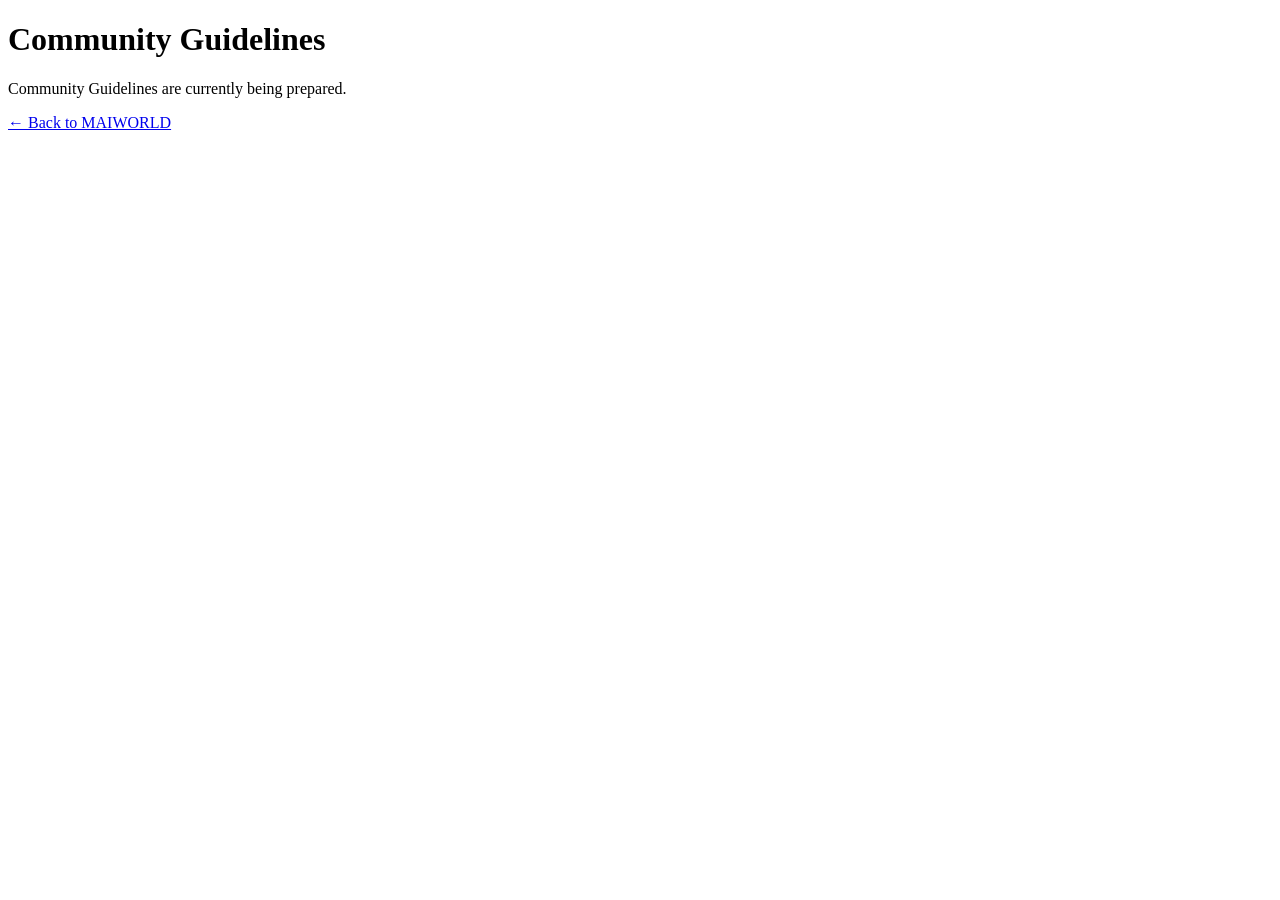
==== legal/community-guidelines.html @ 2b7ce3fe "Add Community Guidelines page" ====
<!DOCTYPE html>
<html lang="en">
<head>
<meta charset="UTF-8">
<meta name="viewport" content="width=device-width, initial-scale=1.0">
<title>Community Guidelines | MAIWORLD</title>
</head>
<body>

<h1>Community Guidelines</h1>

<p>Community Guidelines are currently being prepared.</p>

<p><a href="/">← Back to MAIWORLD</a></p>

</body>
</html>
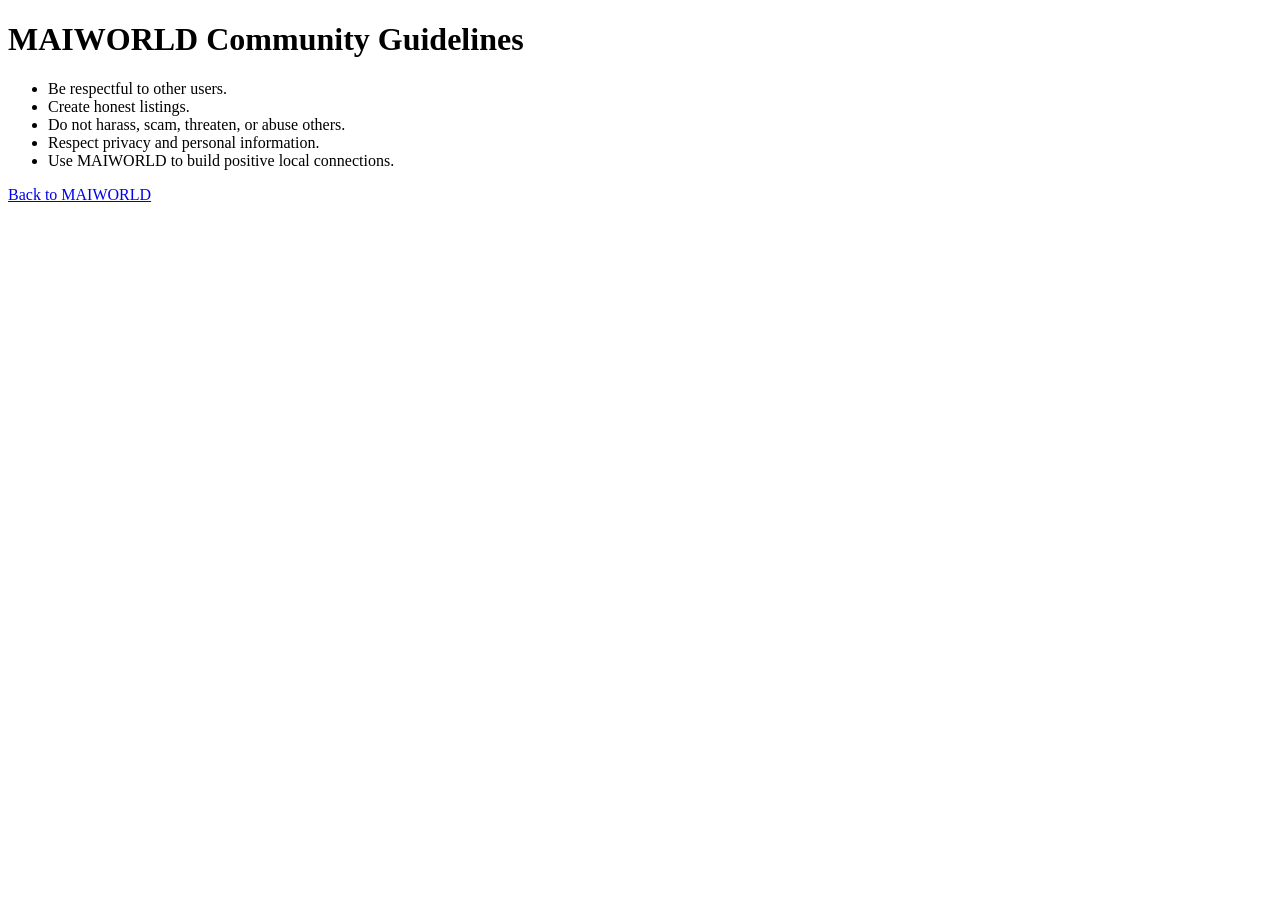
==== commit cca81191: "Update MAIWORLD legal pages" ====
--- a/legal/community-guidelines.html
+++ b/legal/community-guidelines.html
@@ -1,17 +1,12 @@
 <!DOCTYPE html>
-<html lang="en">
-<head>
-<meta charset="UTF-8">
-<meta name="viewport" content="width=device-width, initial-scale=1.0">
-<title>Community Guidelines | MAIWORLD</title>
-</head>
-<body>
-
-<h1>Community Guidelines</h1>
-
-<p>Community Guidelines are currently being prepared.</p>
-
-<p><a href="/">← Back to MAIWORLD</a></p>
-
-</body>
-</html>
+<html><head><title>MAIWORLD Community Guidelines</title><meta name="viewport" content="width=device-width, initial-scale=1"></head><body>
+<h1>MAIWORLD Community Guidelines</h1>
+<ul>
+<li>Be respectful to other users.</li>
+<li>Create honest listings.</li>
+<li>Do not harass, scam, threaten, or abuse others.</li>
+<li>Respect privacy and personal information.</li>
+<li>Use MAIWORLD to build positive local connections.</li>
+</ul>
+<a href="../index.html">Back to MAIWORLD</a>
+</body></html>
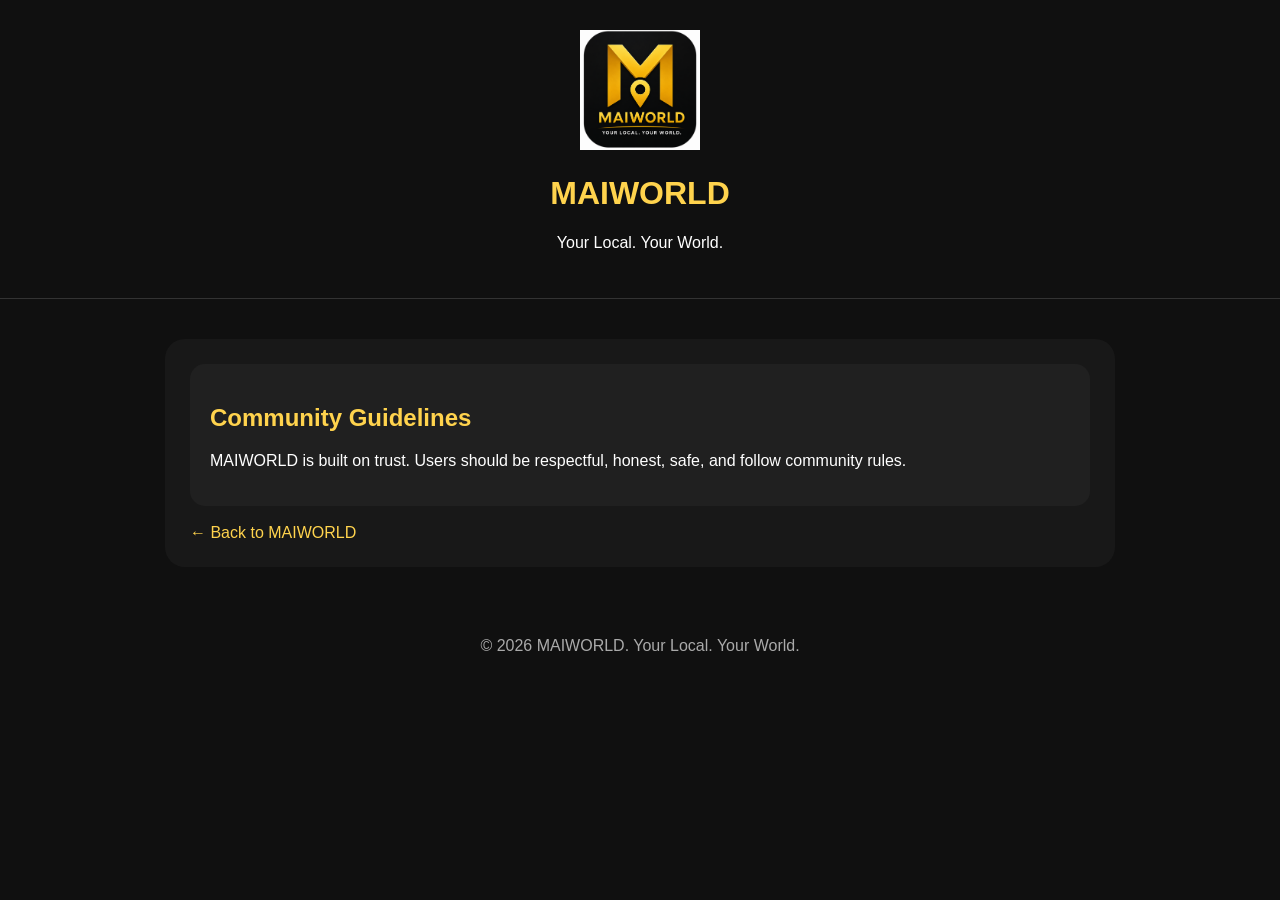
==== commit fd568a0c: "Upgrade MAIWORLD legal pages branding" ====
--- a/legal/community-guidelines.html
+++ b/legal/community-guidelines.html
@@ -1,12 +1,69 @@
 <!DOCTYPE html>
-<html><head><title>MAIWORLD Community Guidelines</title><meta name="viewport" content="width=device-width, initial-scale=1"></head><body>
-<h1>MAIWORLD Community Guidelines</h1>
-<ul>
-<li>Be respectful to other users.</li>
-<li>Create honest listings.</li>
-<li>Do not harass, scam, threaten, or abuse others.</li>
-<li>Respect privacy and personal information.</li>
-<li>Use MAIWORLD to build positive local connections.</li>
-</ul>
-<a href="../index.html">Back to MAIWORLD</a>
-</body></html>+<html lang="en">
+<head>
+<meta charset="UTF-8">
+<meta name="viewport" content="width=device-width, initial-scale=1.0">
+<title>Community Guidelines | MAIWORLD</title>
+<style>
+body {
+margin:0;
+font-family:Arial,Helvetica,sans-serif;
+background:#101010;
+color:white;
+}
+.header {
+text-align:center;
+padding:30px;
+border-bottom:1px solid #333;
+}
+.logo {
+width:120px;
+}
+h1,h2 {
+color:#ffd34d;
+}
+.container {
+max-width:900px;
+margin:40px auto;
+padding:25px;
+background:#181818;
+border-radius:20px;
+}
+.card {
+background:#202020;
+padding:20px;
+border-radius:15px;
+}
+a {
+color:#ffd34d;
+text-decoration:none;
+}
+.footer {
+text-align:center;
+padding:30px;
+color:#aaa;
+}
+</style>
+</head>
+<body>
+<div class="header">
+<img class="logo" src="../maiworld-logo.png" alt="MAIWORLD Logo">
+<h1>MAIWORLD</h1>
+<p>Your Local. Your World.</p>
+</div>
+
+<div class="container">
+<div class="card">
+<h2>Community Guidelines</h2>
+<p>MAIWORLD is built on trust. Users should be respectful, honest, safe, and follow community rules.</p>
+</div>
+
+<br>
+<a href="../index.html">← Back to MAIWORLD</a>
+</div>
+
+<div class="footer">
+© 2026 MAIWORLD. Your Local. Your World.
+</div>
+</body>
+</html>
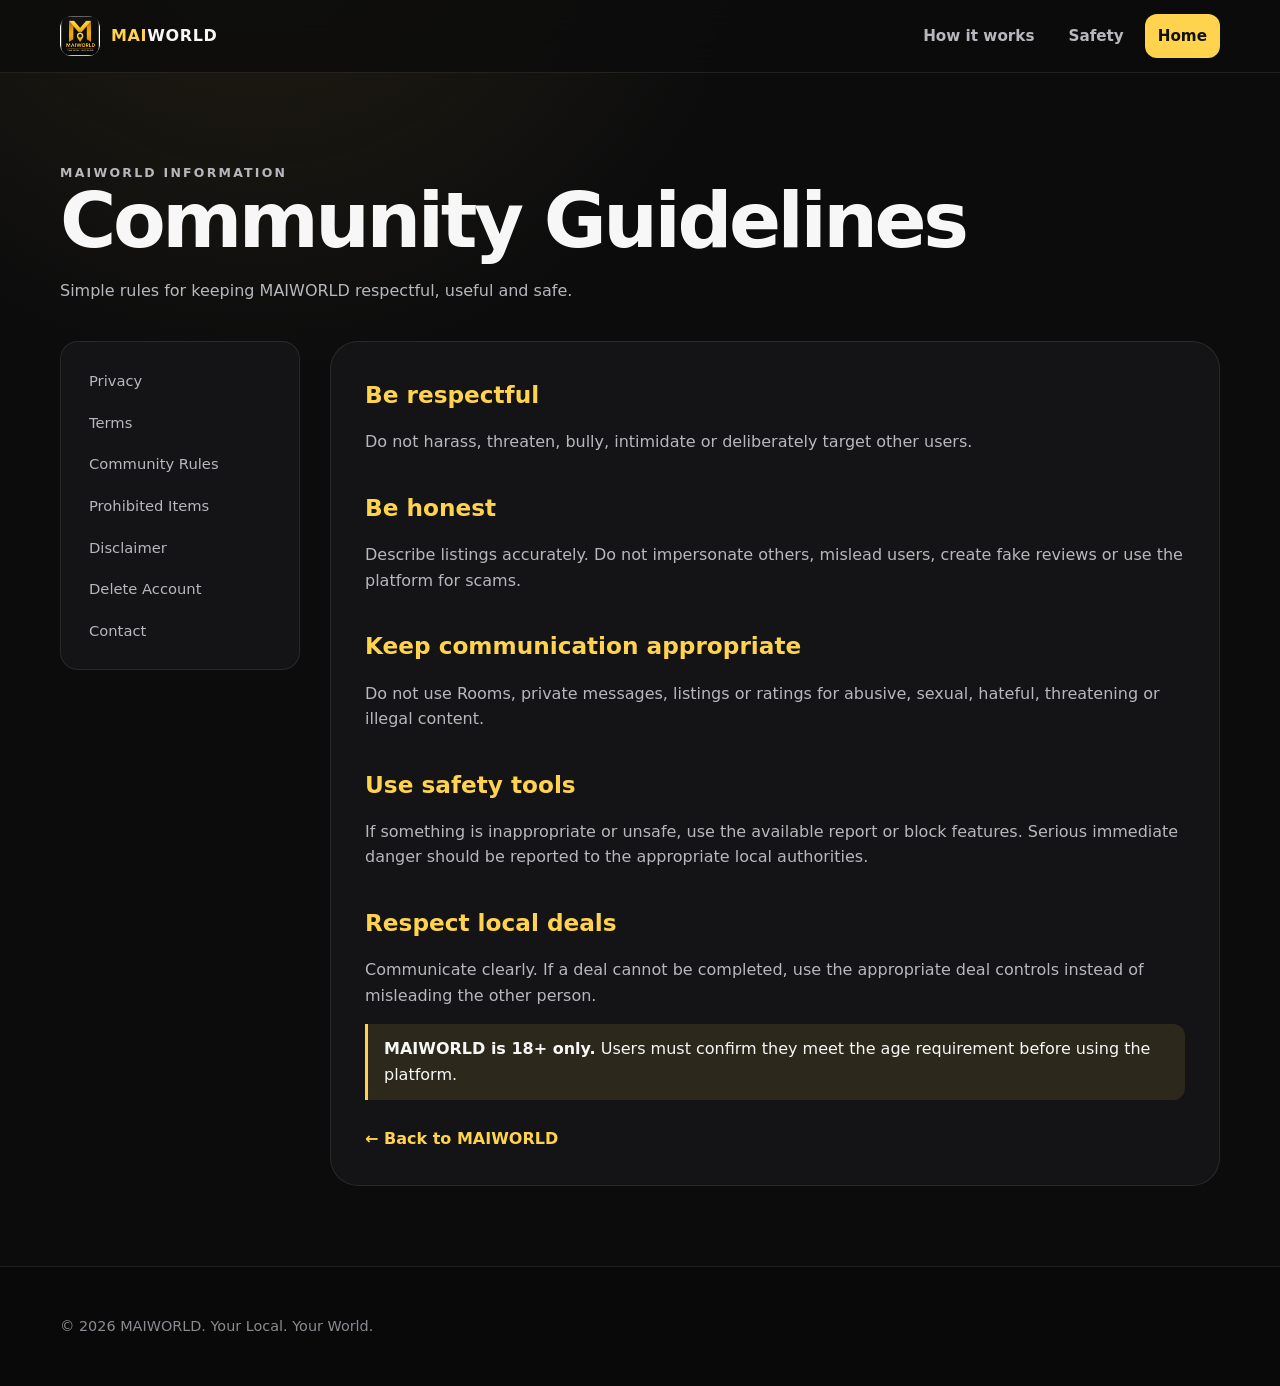
==== commit f5d5bd40: "Redesign MAIWORLD website" ====
--- a/legal/community-guidelines.html
+++ b/legal/community-guidelines.html
@@ -1,69 +1,39 @@
-<!DOCTYPE html>
+<!doctype html>
 <html lang="en">
 <head>
-<meta charset="UTF-8">
-<meta name="viewport" content="width=device-width, initial-scale=1.0">
+<meta charset="utf-8">
+<meta name="viewport" content="width=device-width,initial-scale=1,viewport-fit=cover">
+<meta name="theme-color" content="#0c0c0d">
+<meta name="description" content="Simple rules for keeping MAIWORLD respectful, useful and safe.">
 <title>Community Guidelines | MAIWORLD</title>
-<style>
-body {
-margin:0;
-font-family:Arial,Helvetica,sans-serif;
-background:#101010;
-color:white;
-}
-.header {
-text-align:center;
-padding:30px;
-border-bottom:1px solid #333;
-}
-.logo {
-width:120px;
-}
-h1,h2 {
-color:#ffd34d;
-}
-.container {
-max-width:900px;
-margin:40px auto;
-padding:25px;
-background:#181818;
-border-radius:20px;
-}
-.card {
-background:#202020;
-padding:20px;
-border-radius:15px;
-}
-a {
-color:#ffd34d;
-text-decoration:none;
-}
-.footer {
-text-align:center;
-padding:30px;
-color:#aaa;
-}
-</style>
+<link rel="stylesheet" href="../styles.css">
 </head>
 <body>
-<div class="header">
-<img class="logo" src="../maiworld-logo.png" alt="MAIWORLD Logo">
-<h1>MAIWORLD</h1>
-<p>Your Local. Your World.</p>
-</div>
-
-<div class="container">
-<div class="card">
-<h2>Community Guidelines</h2>
-<p>MAIWORLD is built on trust. Users should be respectful, honest, safe, and follow community rules.</p>
-</div>
-
-<br>
-<a href="../index.html">← Back to MAIWORLD</a>
-</div>
-
-<div class="footer">
-© 2026 MAIWORLD. Your Local. Your World.
-</div>
+<header class="site-header"><nav class="nav" aria-label="Main navigation"><a class="brand" href="../index.html"><img src="../maiworld-logo.png" alt="MAIWORLD logo"><span><span class="brand-mark">MAI</span>WORLD</span></a><div class="nav-links"><a href="../index.html#how">How it works</a><a href="../index.html#safety">Safety</a><a class="nav-cta" href="../index.html">Home</a></div></nav></header>
+<main>
+<section class="legal-hero"><div class="container"><p class="eyebrow">MAIWORLD information</p><h1>Community Guidelines</h1><p>Simple rules for keeping MAIWORLD respectful, useful and safe.</p></div></section>
+<div class="container legal-layout"><aside class="legal-nav" aria-label="Legal pages">
+<a href="privacy.html">Privacy</a>
+<a href="terms.html">Terms</a>
+<a href="community-guidelines.html">Community Rules</a>
+<a href="prohibited-items.html">Prohibited Items</a>
+<a href="disclaimer.html">Disclaimer</a>
+<a href="delete-account.html">Delete Account</a>
+<a href="contact.html">Contact</a>
+</aside><article class="legal-content">
+<h2>Be respectful</h2>
+<p>Do not harass, threaten, bully, intimidate or deliberately target other users.</p>
+<h2>Be honest</h2>
+<p>Describe listings accurately. Do not impersonate others, mislead users, create fake reviews or use the platform for scams.</p>
+<h2>Keep communication appropriate</h2>
+<p>Do not use Rooms, private messages, listings or ratings for abusive, sexual, hateful, threatening or illegal content.</p>
+<h2>Use safety tools</h2>
+<p>If something is inappropriate or unsafe, use the available report or block features. Serious immediate danger should be reported to the appropriate local authorities.</p>
+<h2>Respect local deals</h2>
+<p>Communicate clearly. If a deal cannot be completed, use the appropriate deal controls instead of misleading the other person.</p>
+<div class="important"><strong>MAIWORLD is 18+ only.</strong> Users must confirm they meet the age requirement before using the platform.</div>
+<a class="back-link" href="../index.html">← Back to MAIWORLD</a></article></div>
+</main>
+<footer class="site-footer"><div class="container"><div class="footer-bottom" style="margin-top:0;padding-top:0;border-top:0">© 2026 MAIWORLD. Your Local. Your World.</div></div></footer>
 </body>
-</html>
+</html>
--- a/styles.css
+++ b/styles.css
@@ -0,0 +1,269 @@
+:root {
+  --bg: #0c0c0d;
+  --surface: #141416;
+  --surface-2: #1b1b1e;
+  --surface-3: #222226;
+  --text: #f7f7f7;
+  --muted: #b7b7bd;
+  --subtle: #8a8a91;
+  --gold: #ffd34d;
+  --gold-2: #e8b928;
+  --gold-soft: rgba(255, 211, 77, 0.10);
+  --border: rgba(255,255,255,.09);
+  --border-gold: rgba(255,211,77,.28);
+  --success: #7bd99a;
+  --max: 1160px;
+  --radius-lg: 28px;
+  --radius-md: 20px;
+  --radius-sm: 14px;
+  --shadow: 0 24px 70px rgba(0,0,0,.28);
+}
+
+* { box-sizing: border-box; }
+html { scroll-behavior: smooth; background: var(--bg); }
+body {
+  margin: 0;
+  min-height: 100vh;
+  font-family: Inter, ui-sans-serif, system-ui, -apple-system, BlinkMacSystemFont, "Segoe UI", sans-serif;
+  background:
+    radial-gradient(circle at 20% -10%, rgba(255,211,77,.10), transparent 32rem),
+    var(--bg);
+  color: var(--text);
+  line-height: 1.6;
+  -webkit-font-smoothing: antialiased;
+}
+img { max-width: 100%; display: block; }
+a { color: inherit; }
+button, a { -webkit-tap-highlight-color: transparent; }
+
+.site-header {
+  position: sticky;
+  top: 0;
+  z-index: 50;
+  backdrop-filter: blur(18px);
+  background: rgba(12,12,13,.84);
+  border-bottom: 1px solid var(--border);
+}
+.nav {
+  width: min(var(--max), calc(100% - 32px));
+  min-height: 72px;
+  margin: 0 auto;
+  display: flex;
+  align-items: center;
+  justify-content: space-between;
+  gap: 20px;
+}
+.brand {
+  display: inline-flex;
+  align-items: center;
+  gap: 11px;
+  text-decoration: none;
+  font-weight: 900;
+  letter-spacing: .04em;
+}
+.brand img { width: 40px; height: 40px; border-radius: 12px; }
+.brand-mark { color: var(--gold); }
+.nav-links { display: flex; align-items: center; gap: 8px; }
+.nav-links a {
+  text-decoration: none;
+  color: var(--muted);
+  font-size: .95rem;
+  font-weight: 700;
+  padding: 10px 13px;
+  border-radius: 12px;
+}
+.nav-links a:hover, .nav-links a:focus-visible { color: var(--text); background: var(--surface-2); outline: none; }
+.nav-links .nav-cta { color: #111; background: var(--gold); }
+.nav-links .nav-cta:hover { color: #111; background: #ffe074; }
+
+.page { overflow: hidden; }
+.container { width: min(var(--max), calc(100% - 40px)); margin: 0 auto; }
+.section { padding: 88px 0; }
+.section.compact { padding: 64px 0; }
+.section-alt { background: rgba(255,255,255,.025); border-block: 1px solid var(--border); }
+.eyebrow {
+  margin: 0 0 14px;
+  color: var(--gold);
+  text-transform: uppercase;
+  font-size: .78rem;
+  font-weight: 900;
+  letter-spacing: .18em;
+}
+.hero {
+  min-height: 78vh;
+  display: grid;
+  align-items: center;
+  padding: 84px 0 72px;
+}
+.hero-grid {
+  display: grid;
+  grid-template-columns: 1.2fr .8fr;
+  align-items: center;
+  gap: clamp(36px, 7vw, 88px);
+}
+.hero-copy h1 {
+  margin: 0;
+  max-width: 820px;
+  font-size: clamp(3.1rem, 8vw, 6.5rem);
+  line-height: .95;
+  letter-spacing: -.055em;
+}
+.hero-copy h1 span { color: var(--gold); }
+.hero-copy .lead {
+  max-width: 680px;
+  margin: 26px 0 0;
+  color: var(--muted);
+  font-size: clamp(1.08rem, 2vw, 1.32rem);
+}
+.hero-actions { display: flex; gap: 12px; flex-wrap: wrap; margin-top: 30px; }
+.button {
+  min-height: 50px;
+  display: inline-flex;
+  align-items: center;
+  justify-content: center;
+  gap: 8px;
+  padding: 0 20px;
+  border: 1px solid transparent;
+  border-radius: 14px;
+  text-decoration: none;
+  font-weight: 850;
+}
+.button-primary { color: #111; background: var(--gold); box-shadow: 0 10px 28px rgba(255,211,77,.18); }
+.button-primary:hover { background: #ffe074; }
+.button-secondary { border-color: var(--border); background: var(--surface); color: var(--text); }
+.button-secondary:hover { border-color: var(--border-gold); }
+.status-line { margin-top: 20px; color: var(--subtle); font-size: .92rem; }
+.status-dot { display:inline-block; width:8px; height:8px; border-radius:50%; background:var(--gold); margin-right:8px; }
+
+.hero-device {
+  position: relative;
+  width: min(390px, 86vw);
+  margin-inline: auto;
+  padding: 22px;
+  border: 1px solid var(--border-gold);
+  border-radius: 42px;
+  background: linear-gradient(180deg, #18181b, #101012);
+  box-shadow: var(--shadow);
+}
+.hero-device::before {
+  content:"";
+  position:absolute;
+  inset:-1px;
+  border-radius:42px;
+  box-shadow: inset 0 0 0 1px rgba(255,211,77,.06);
+  pointer-events:none;
+}
+.device-screen {
+  min-height: 520px;
+  border-radius: 28px;
+  padding: 26px 22px;
+  background:
+    radial-gradient(circle at top right, rgba(255,211,77,.12), transparent 46%),
+    #101012;
+  border:1px solid rgba(255,255,255,.06);
+  display:flex;
+  flex-direction:column;
+}
+.device-logo { width: 82px; height: 82px; border-radius: 24px; margin-bottom: 28px; }
+.device-kicker { color: var(--gold); font-weight:900; font-size:.8rem; letter-spacing:.12em; text-transform:uppercase; }
+.device-title { font-size: 2.5rem; line-height:1; margin:10px 0 12px; letter-spacing:-.04em; }
+.device-copy { color: var(--muted); margin:0; }
+.device-pill-row { display:flex; gap:8px; flex-wrap:wrap; margin-top:auto; padding-top:30px; }
+.device-pill { padding:9px 12px; border-radius:999px; background:var(--surface-3); border:1px solid var(--border); color:#ddd; font-size:.85rem; font-weight:750; }
+
+.section-head { max-width: 760px; margin-bottom: 42px; }
+.section-head.center { text-align:center; margin-inline:auto; }
+.section-head h2 { margin:0; font-size:clamp(2.1rem,5vw,4rem); line-height:1.05; letter-spacing:-.045em; }
+.section-head p { margin:18px 0 0; color:var(--muted); font-size:1.08rem; }
+.grid { display:grid; gap:18px; }
+.grid-2 { grid-template-columns: repeat(2,minmax(0,1fr)); }
+.grid-3 { grid-template-columns: repeat(3,minmax(0,1fr)); }
+.card {
+  padding: 28px;
+  background: linear-gradient(180deg, rgba(255,255,255,.035), rgba(255,255,255,.015));
+  border: 1px solid var(--border);
+  border-radius: var(--radius-md);
+}
+.card:hover { border-color: var(--border-gold); }
+.card-number { color:var(--gold); font-size:.78rem; letter-spacing:.15em; font-weight:900; }
+.card h3 { margin:12px 0 8px; font-size:1.35rem; }
+.card p { margin:0; color:var(--muted); }
+.card .small { margin-top:14px; color:var(--subtle); font-size:.9rem; }
+
+.feature-strip { display:grid; grid-template-columns: repeat(4,1fr); gap:12px; }
+.feature-chip { padding:20px; text-align:center; background:var(--surface); border:1px solid var(--border); border-radius:16px; }
+.feature-chip strong { display:block; color:var(--gold); margin-bottom:4px; }
+.feature-chip span { color:var(--muted); font-size:.92rem; }
+
+.notice {
+  padding: 26px 28px;
+  border: 1px solid var(--border-gold);
+  border-radius: var(--radius-md);
+  background: var(--gold-soft);
+}
+.notice strong { color: var(--gold); }
+.notice p { margin: 6px 0 0; color: var(--muted); }
+
+.social-row { display:flex; flex-wrap:wrap; gap:10px; }
+.social-row a { min-height:46px; display:inline-flex; align-items:center; padding:0 16px; border:1px solid var(--border); border-radius:12px; background:var(--surface); text-decoration:none; font-weight:800; color:var(--muted); }
+.social-row a:hover { color:var(--gold); border-color:var(--border-gold); }
+
+.site-footer { border-top:1px solid var(--border); background:#09090a; padding:48px 0 max(48px, env(safe-area-inset-bottom)); }
+.footer-grid { display:grid; grid-template-columns: 1.2fr 1fr 1fr; gap:32px; }
+.footer-brand p { max-width:400px; color:var(--muted); margin:12px 0 0; }
+.footer-title { font-weight:900; margin-bottom:12px; }
+.footer-links { display:grid; gap:8px; }
+.footer-links a { color:var(--muted); text-decoration:none; }
+.footer-links a:hover { color:var(--gold); }
+.footer-bottom { margin-top:34px; padding-top:24px; border-top:1px solid var(--border); color:var(--subtle); font-size:.9rem; }
+
+/* Legal / information pages */
+.legal-hero { padding:72px 0 38px; }
+.legal-hero h1 { margin:0; font-size:clamp(2.5rem,7vw,4.8rem); line-height:1; letter-spacing:-.045em; }
+.legal-hero p { max-width:720px; margin:18px 0 0; color:var(--muted); }
+.legal-layout { display:grid; grid-template-columns: 240px minmax(0,1fr); gap:30px; align-items:start; padding-bottom:80px; }
+.legal-nav { position:sticky; top:94px; padding:18px; border:1px solid var(--border); border-radius:18px; background:var(--surface); }
+.legal-nav a { display:block; padding:9px 10px; border-radius:10px; color:var(--muted); text-decoration:none; font-size:.92rem; }
+.legal-nav a:hover { background:var(--surface-3); color:var(--text); }
+.legal-content { padding:34px; border:1px solid var(--border); border-radius:var(--radius-lg); background:var(--surface); }
+.legal-content h2 { color:var(--gold); margin:34px 0 8px; font-size:1.45rem; }
+.legal-content h2:first-child { margin-top:0; }
+.legal-content p, .legal-content li { color:var(--muted); }
+.legal-content ul { padding-left:1.2rem; }
+.legal-content .important { border-left:3px solid var(--gold); padding:12px 16px; background:var(--gold-soft); border-radius:0 12px 12px 0; }
+.back-link { display:inline-flex; margin-top:26px; color:var(--gold); text-decoration:none; font-weight:800; }
+
+@media (max-width: 900px) {
+  .nav-links a:not(.nav-cta) { display:none; }
+  .hero { padding-top:58px; }
+  .hero-grid { grid-template-columns:1fr; }
+  .hero-copy { text-align:center; }
+  .hero-copy .lead { margin-inline:auto; }
+  .hero-actions { justify-content:center; }
+  .status-line { text-align:center; }
+  .grid-3 { grid-template-columns:1fr; }
+  .feature-strip { grid-template-columns:repeat(2,1fr); }
+  .footer-grid { grid-template-columns:1fr 1fr; }
+  .footer-brand { grid-column:1/-1; }
+  .legal-layout { grid-template-columns:1fr; }
+  .legal-nav { position:static; display:flex; flex-wrap:wrap; gap:4px; }
+}
+
+@media (max-width: 620px) {
+  .container { width:min(100% - 28px, var(--max)); }
+  .nav { width:calc(100% - 24px); min-height:64px; }
+  .brand span:last-child { font-size:.92rem; }
+  .nav-links .nav-cta { padding:9px 11px; font-size:.85rem; }
+  .section { padding:68px 0; }
+  .hero { min-height:auto; padding:48px 0 60px; }
+  .hero-copy h1 { font-size:clamp(3.1rem,18vw,4.8rem); }
+  .grid-2 { grid-template-columns:1fr; }
+  .feature-strip { grid-template-columns:1fr 1fr; }
+  .card { padding:22px; }
+  .hero-device { border-radius:32px; padding:14px; }
+  .device-screen { min-height:430px; border-radius:22px; padding:22px 18px; }
+  .footer-grid { grid-template-columns:1fr; }
+  .footer-brand { grid-column:auto; }
+  .legal-hero { padding-top:50px; }
+  .legal-content { padding:24px 20px; border-radius:20px; }
+}
